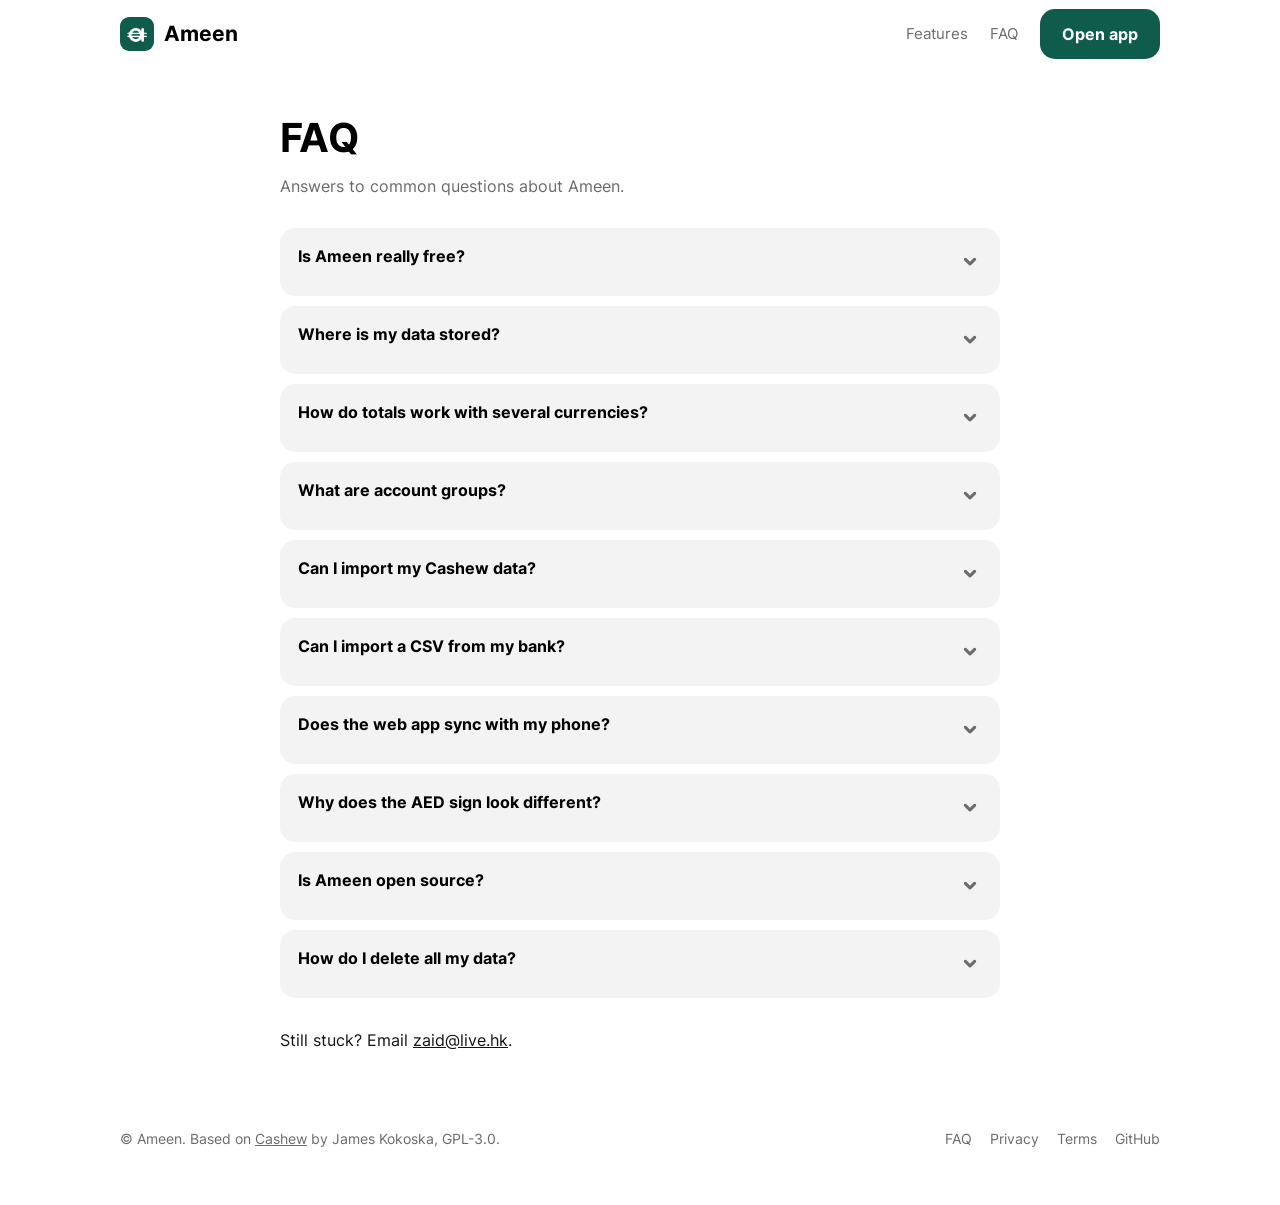
==== site/faq.html @ 2431327b "Add marketing site for ameen.zaidshaikh.com Static site in /site (Netlify base directory) using the " ====
<!doctype html>
<html lang="en"><head><meta charset="utf-8"><meta name="viewport" content="width=device-width, initial-scale=1">
<title>FAQ · Ameen</title><meta name="theme-color" content="#0F5C4D"><link rel="icon" href="favicon.ico">
<link rel="stylesheet" href="https://fonts.googleapis.com/css2?family=Material+Symbols+Rounded:opsz,wght,FILL,GRAD@24,500,1,0&display=block">
<link rel="stylesheet" href="style.css"></head><body>
<header class="top"><div class="wrap"><a class="logo" href="/"><img src="img/icon-192.png" alt="">Ameen</a>
<nav class="links"><a class="hide-sm" href="/#features">Features</a><a class="hide-sm" href="faq.html">FAQ</a><a class="btn primary" href="https://app.ameen.zaidshaikh.com">Open app</a></nav></div></header>
<main class="doc"><h1>FAQ</h1><div class="updated">Answers to common questions about Ameen.</div>
<details class="q"><summary>Is Ameen really free?</summary><p>Yes. Every feature is included, with no subscriptions, ads or locked features.</p></details><details class="q"><summary>Where is my data stored?</summary><p>On your device. Nothing is sent to us. If you turn on Google Drive backup, a copy is stored in your own Google Drive, in a private app folder only Ameen can read.</p></details><details class="q"><summary>How do totals work with several currencies?</summary><p>By default Ameen shows one total per currency, so AED and USD stay separate. Turn off <b>Totals per Currency</b> in the accounts settings to convert everything into your base currency using daily exchange rates (you can set your own rates too).</p></details><details class="q"><summary>What are account groups?</summary><p>Groups like Banks, Cash or Cards that you name yourself. Each group shows its own total. Create one when adding or editing an account, or under Accounts, Settings, Account Groups. Dragging an account into another group moves it there.</p></details><details class="q"><summary>Can I import my Cashew data?</summary><p>Yes. Ameen is based on Cashew, so a Cashew backup file (.sql or .sqlite) can be imported from the backup settings.</p></details><details class="q"><summary>Can I import a CSV from my bank?</summary><p>Yes. Use Import CSV in settings and match the columns to date, amount, title and category.</p></details><details class="q"><summary>Does the web app sync with my phone?</summary><p>Yes, when you sign in with the same Google account on both and turn on sync in the backup settings.</p></details><details class="q"><summary>Why does the AED sign look different?</summary><p>Ameen uses the new UAE Dirham sign introduced in 2025. Where the sign can't be displayed, such as home screen widgets, amounts show as AED.</p></details><details class="q"><summary>Is Ameen open source?</summary><p>Yes, under GPL-3.0. The source is on <a href="https://github.com/okzaid/ameen">GitHub</a>. Ameen is based on <a href="https://github.com/jameskokoska/Cashew">Cashew</a> by James Kokoska.</p></details><details class="q"><summary>How do I delete all my data?</summary><p>In the app, open More, About Us, Delete All Data. If you used Google Drive backup, you can also delete the backups from the backup settings or from your Google Drive.</p></details><p style="margin-top:30px">Still stuck? Email <a href="mailto:zaid@live.hk">zaid@live.hk</a>.</p></main><footer><div class="wrap"><span>© Ameen. Based on <a href="https://github.com/jameskokoska/Cashew" style="text-decoration:underline">Cashew</a> by James Kokoska, GPL-3.0.</span>
<nav><a href="faq.html">FAQ</a><a href="privacy.html">Privacy</a><a href="terms.html">Terms</a><a href="https://github.com/okzaid/ameen">GitHub</a></nav></div></footer></body></html>
---- site/style.css ----
/* Ameen site. Tokens mirror the app (lib/colors.dart): containers, text,
   income/expense colours, 15-18px radii, soft shadows, Inter type. */
@font-face { font-family: "Inter"; src: url("fonts/Inter-Regular.ttf") format("truetype"); font-weight: 400; font-display: swap; }
@font-face { font-family: "Inter"; src: url("fonts/Inter-Bold.ttf") format("truetype"); font-weight: 700; font-display: swap; }

:root {
  --brand: #0F5C4D;
  --brand-soft: #d6ebe5;
  --on-brand: #ffffff;
  --bg: #ffffff;
  --canvas: #F7F7F7;
  --container: #F3F3F3;
  --container-heavy: #EBEBEB;
  --text: #000000;
  --text-light: #6b6b6b; /* app uses #888, darkened for WCAG AA on the web */
  --income: #59A849;
  --expense: #CA5A5A;
  --shadow: 0 0 20px rgba(90, 90, 90, 0.18);
  --radius: 18px;
  --radius-sm: 15px;
}
@media (prefers-color-scheme: dark) {
  :root {
    --brand: #6fc2ad;
    --brand-soft: #173b33;
    --on-brand: #06231d;
    --bg: #000000;
    --canvas: #161616;
    --container: #242424;
    --container-heavy: #444444;
    --text: #ffffff;
    --text-light: #9a9a9a;
    --shadow: none;
  }
}

* { box-sizing: border-box; }
html { scroll-behavior: smooth; }
body {
  margin: 0;
  background: var(--bg);
  color: var(--text);
  font-family: "Inter", system-ui, sans-serif;
  line-height: 1.5;
  -webkit-font-smoothing: antialiased;
}
a { color: inherit; }
.wrap { max-width: 1080px; margin: 0 auto; padding: 0 20px; }
.ms { font-family: "Material Symbols Rounded"; font-variation-settings: "FILL" 1, "wght" 500; font-weight: normal; font-style: normal; line-height: 1; letter-spacing: normal; display: inline-block; white-space: nowrap; direction: ltr; -webkit-font-feature-settings: "liga"; font-feature-settings: "liga"; }

/* Header */
header.top { position: sticky; top: 0; z-index: 10; background: color-mix(in srgb, var(--bg) 85%, transparent); backdrop-filter: blur(12px); }
header.top .wrap { display: flex; align-items: center; justify-content: space-between; height: 68px; }
.logo { display: flex; align-items: center; gap: 10px; font-weight: 700; font-size: 21px; text-decoration: none; }
.logo img { width: 34px; height: 34px; border-radius: 9px; }
nav.links { display: flex; gap: 22px; align-items: center; font-size: 15px; }
nav.links a { text-decoration: none; color: var(--text-light); }
nav.links a:hover { color: var(--text); }
@media (max-width: 640px) { nav.links a.hide-sm { display: none; } }

/* Buttons, same pill shape as app buttons */
.btn { display: inline-flex; align-items: center; gap: 8px; padding: 13px 22px; border-radius: 15px; font-weight: 700; font-size: 16px; text-decoration: none; border: 0; cursor: pointer; font-family: inherit; }
.btn.primary { background: var(--brand); color: var(--on-brand); }
.btn.secondary { background: var(--container); color: var(--text); }
.btn .ms { font-size: 22px; }

/* Hero */
.hero { padding: 64px 0 40px; display: grid; grid-template-columns: 1.05fr 1fr; gap: 48px; align-items: center; }
.hero h1 { font-size: clamp(38px, 6vw, 62px); line-height: 1.05; margin: 0 0 18px; letter-spacing: -0.02em; }
.hero h1 .accent { color: var(--brand); }
.hero p.lead { font-size: 19px; color: var(--text-light); margin: 0 0 28px; max-width: 30em; }
.hero .ctas { display: flex; gap: 12px; flex-wrap: wrap; }
.hero .note { font-size: 13px; color: var(--text-light); margin-top: 14px; }
@media (max-width: 860px) { .hero { grid-template-columns: 1fr; padding-top: 36px; } }

/* App surface: a live recreation of the app's home page */
.device { background: var(--bg); border-radius: 32px; box-shadow: var(--shadow); border: 1px solid var(--container-heavy); padding: 22px 16px 18px; max-width: 400px; width: 100%; justify-self: center; }
.device h3.page { font-size: 30px; margin: 4px 6px 14px; }
.cards { display: flex; gap: 10px; overflow-x: auto; padding: 4px 2px 10px; scrollbar-width: none; }
.cards::-webkit-scrollbar { display: none; }
.wallet { flex: 0 0 auto; min-width: 128px; background: var(--container); border-radius: 15px; padding: 12px 16px; position: relative; border: 2px solid transparent; cursor: pointer; transition: border-color .3s; }
.wallet.selected { border-color: color-mix(in srgb, var(--wc) 70%, transparent); }
.wallet .name { font-weight: 700; font-size: 15px; padding-right: 18px; }
.wallet .amt { font-weight: 700; font-size: 16px; }
.wallet .cnt { font-size: 12px; color: var(--text-light); }
.wallet .ico { position: absolute; top: 9px; right: 9px; color: var(--wc); font-size: 20px; }
.box { background: var(--container); border-radius: 15px; padding: 16px; text-align: center; }
.box .label { font-weight: 700; font-size: 16px; }
.box .val { font-weight: 700; font-size: 20px; line-height: 1.3; }
.box .sub { font-size: 12px; color: var(--text-light); margin-top: 4px; }
.row2 { display: grid; grid-template-columns: 1fr 1fr; gap: 10px; margin-top: 10px; }
.income { color: var(--income); }
.expense { color: var(--expense); }

/* Settings-style switch, like SettingsContainerSwitch */
.setting { display: flex; align-items: center; gap: 12px; padding: 12px 6px; margin-top: 10px; }
.setting .ms { font-size: 24px; color: var(--brand); }
.setting .t { flex: 1; }
.setting .t b { display: block; font-size: 15px; }
.setting .t span { font-size: 12px; color: var(--text-light); }
.switch { width: 50px; height: 30px; border-radius: 99px; background: var(--container-heavy); position: relative; cursor: pointer; border: 0; padding: 0; transition: background .25s; flex: 0 0 auto; }
.switch::after { content: ""; position: absolute; top: 4px; left: 4px; width: 22px; height: 22px; border-radius: 50%; background: var(--text-light); transition: transform .25s, background .25s; }
.switch[aria-checked="true"] { background: var(--brand); }
.switch[aria-checked="true"]::after { transform: translateX(20px); background: var(--on-brand); }

/* Sections */
section.block { padding: 72px 0; }
section.block.alt { background: var(--canvas); }
.eyebrow { color: var(--brand); font-weight: 700; font-size: 14px; letter-spacing: .06em; text-transform: uppercase; }
h2 { font-size: clamp(28px, 4vw, 40px); line-height: 1.12; margin: 8px 0 14px; letter-spacing: -0.015em; }
p.sec { color: var(--text-light); font-size: 17px; max-width: 34em; margin: 0 0 30px; }
.split { display: grid; grid-template-columns: 1fr 1fr; gap: 44px; align-items: center; }
.split.flip > :first-child { order: 2; }
@media (max-width: 860px) { .split { grid-template-columns: 1fr; } .split.flip > :first-child { order: 0; } }
.panel { background: var(--bg); border-radius: 22px; box-shadow: var(--shadow); border: 1px solid var(--container-heavy); padding: 18px; }

/* Accounts page with groups */
.group-h { display: flex; justify-content: space-between; align-items: flex-start; padding: 12px 8px 6px; }
.group-h b { color: var(--brand); font-size: 15px; }
.group-h small { display: block; color: var(--text-light); font-size: 12px; }
.group-h .tot { text-align: right; font-weight: 700; font-size: 15px; }
.acct { display: flex; align-items: center; gap: 12px; background: var(--container); border-radius: 18px; padding: 12px 16px; margin: 6px 0; border-left: 5px solid var(--wc); }
.acct .ms { color: var(--wc); font-size: 24px; }
.acct .n { flex: 1; font-weight: 700; }
.acct .a { font-weight: 700; }
.total-h { display: flex; justify-content: space-between; padding: 4px 8px 6px; font-weight: 700; font-size: 18px; }
.total-h .tot { text-align: right; }

/* Icon picker */
.picker-search { display: flex; align-items: center; gap: 10px; background: var(--container); border-radius: 15px; padding: 0 14px; }
.picker-search input { flex: 1; border: 0; background: transparent; padding: 13px 0; font: inherit; color: var(--text); outline: none; }
.chips { display: flex; gap: 8px; margin: 12px 0 6px; }
.chip { padding: 6px 14px; border-radius: 10px; border: 1px solid var(--container-heavy); font-size: 14px; background: transparent; color: var(--text); font-family: inherit; }
.chip.on { background: var(--container-heavy); border-color: transparent; }
.grid-icons { display: grid; grid-template-columns: repeat(auto-fill, minmax(52px, 1fr)); gap: 8px; max-height: 250px; overflow-y: auto; padding: 4px; }
.grid-icons button { aspect-ratio: 1; border-radius: 50%; border: 2px solid transparent; background: color-mix(in srgb, var(--brand-soft) 70%, transparent); color: var(--brand); cursor: pointer; display: grid; place-items: center; }
.grid-icons button .ms { font-size: 24px; }
.grid-icons button.on { border-color: var(--brand); }
.picked { display: flex; align-items: center; gap: 14px; margin-top: 14px; }
.picked .tile { width: 56px; height: 56px; border-radius: 15px; background: var(--brand-soft); color: var(--brand); display: grid; place-items: center; }
.picked .tile .ms { font-size: 30px; }
.picked b { font-size: 22px; }

/* Feature list */
.features { display: grid; grid-template-columns: repeat(3, 1fr); gap: 14px; }
@media (max-width: 860px) { .features { grid-template-columns: 1fr 1fr; } }
@media (max-width: 560px) { .features { grid-template-columns: 1fr; } }
.feature { background: var(--container); border-radius: 18px; padding: 20px; }
.feature .ms { font-size: 30px; color: var(--brand); }
.feature h3 { margin: 10px 0 6px; font-size: 18px; }
.feature p { margin: 0; color: var(--text-light); font-size: 15px; }

/* Dirham strip */
.dirham { font-size: clamp(56px, 10vw, 110px); font-weight: 700; color: var(--brand); line-height: 1; }

/* CTA + footer */
.cta { text-align: center; }
.cta img { width: 88px; height: 88px; border-radius: 22px; box-shadow: var(--shadow); }
footer { padding: 40px 0 56px; color: var(--text-light); font-size: 14px; }
footer .wrap { display: flex; justify-content: space-between; gap: 20px; flex-wrap: wrap; }
footer nav { display: flex; gap: 18px; flex-wrap: wrap; }
footer a { text-decoration: none; }
footer a:hover { color: var(--text); }

/* Legal / FAQ pages */
.doc { max-width: 760px; padding: 40px 20px 20px; margin: 0 auto; }
.doc h1 { font-size: 40px; margin: 0 0 6px; }
.doc .updated { color: var(--text-light); margin-bottom: 30px; }
.doc h2 { font-size: 22px; margin: 34px 0 8px; }
.doc p, .doc li { color: color-mix(in srgb, var(--text) 82%, var(--text-light)); }
details.q { background: var(--container); border-radius: 15px; padding: 4px 18px; margin: 10px 0; }
details.q summary { cursor: pointer; font-weight: 700; padding: 12px 0; list-style: none; display: flex; justify-content: space-between; gap: 12px; }
details.q summary::after { content: "expand_more"; font-family: "Material Symbols Rounded"; font-size: 24px; color: var(--text-light); transition: transform .2s; }
details.q[open] summary::after { transform: rotate(180deg); }
details.q p { margin: 0 0 14px; }
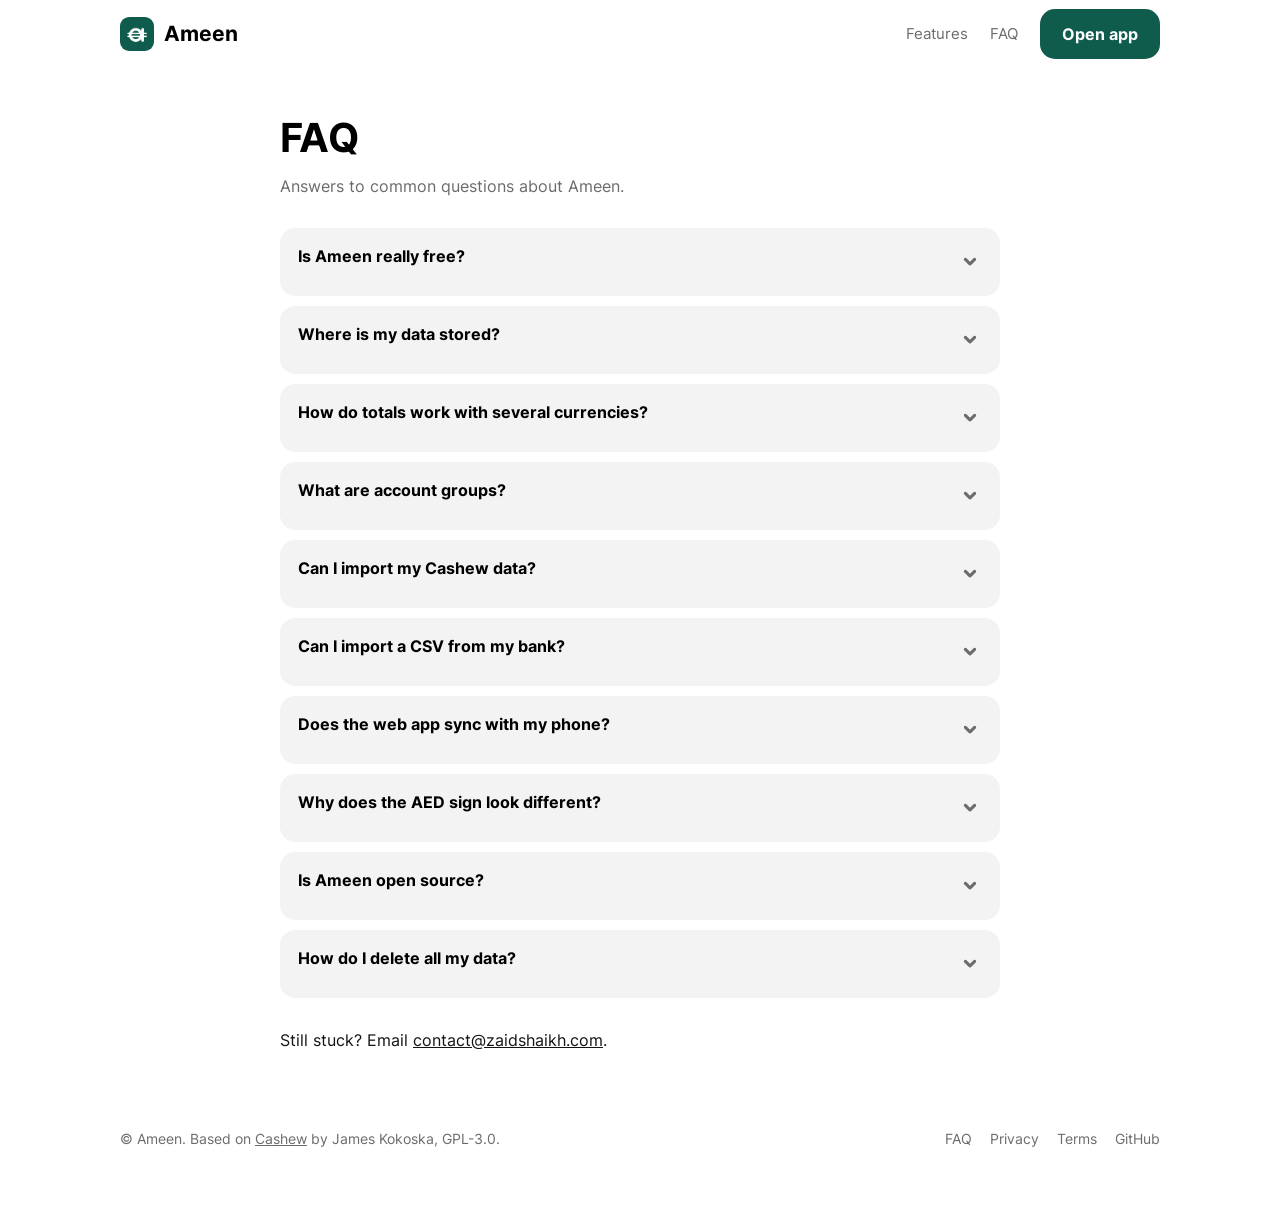
==== commit 7e58dd0e: "Use contact@zaidshaikh.com as contact email Co-Authored-By: Claude Opus 5.5 <noreply@anthropic.com>" ====
--- a/site/faq.html
+++ b/site/faq.html
@@ -6,5 +6,5 @@
 <header class="top"><div class="wrap"><a class="logo" href="/"><img src="img/icon-192.png" alt="">Ameen</a>
 <nav class="links"><a class="hide-sm" href="/#features">Features</a><a class="hide-sm" href="faq.html">FAQ</a><a class="btn primary" href="https://app.ameen.zaidshaikh.com">Open app</a></nav></div></header>
 <main class="doc"><h1>FAQ</h1><div class="updated">Answers to common questions about Ameen.</div>
-<details class="q"><summary>Is Ameen really free?</summary><p>Yes. Every feature is included, with no subscriptions, ads or locked features.</p></details><details class="q"><summary>Where is my data stored?</summary><p>On your device. Nothing is sent to us. If you turn on Google Drive backup, a copy is stored in your own Google Drive, in a private app folder only Ameen can read.</p></details><details class="q"><summary>How do totals work with several currencies?</summary><p>By default Ameen shows one total per currency, so AED and USD stay separate. Turn off <b>Totals per Currency</b> in the accounts settings to convert everything into your base currency using daily exchange rates (you can set your own rates too).</p></details><details class="q"><summary>What are account groups?</summary><p>Groups like Banks, Cash or Cards that you name yourself. Each group shows its own total. Create one when adding or editing an account, or under Accounts, Settings, Account Groups. Dragging an account into another group moves it there.</p></details><details class="q"><summary>Can I import my Cashew data?</summary><p>Yes. Ameen is based on Cashew, so a Cashew backup file (.sql or .sqlite) can be imported from the backup settings.</p></details><details class="q"><summary>Can I import a CSV from my bank?</summary><p>Yes. Use Import CSV in settings and match the columns to date, amount, title and category.</p></details><details class="q"><summary>Does the web app sync with my phone?</summary><p>Yes, when you sign in with the same Google account on both and turn on sync in the backup settings.</p></details><details class="q"><summary>Why does the AED sign look different?</summary><p>Ameen uses the new UAE Dirham sign introduced in 2025. Where the sign can't be displayed, such as home screen widgets, amounts show as AED.</p></details><details class="q"><summary>Is Ameen open source?</summary><p>Yes, under GPL-3.0. The source is on <a href="https://github.com/okzaid/ameen">GitHub</a>. Ameen is based on <a href="https://github.com/jameskokoska/Cashew">Cashew</a> by James Kokoska.</p></details><details class="q"><summary>How do I delete all my data?</summary><p>In the app, open More, About Us, Delete All Data. If you used Google Drive backup, you can also delete the backups from the backup settings or from your Google Drive.</p></details><p style="margin-top:30px">Still stuck? Email <a href="mailto:zaid@live.hk">zaid@live.hk</a>.</p></main><footer><div class="wrap"><span>© Ameen. Based on <a href="https://github.com/jameskokoska/Cashew" style="text-decoration:underline">Cashew</a> by James Kokoska, GPL-3.0.</span>
+<details class="q"><summary>Is Ameen really free?</summary><p>Yes. Every feature is included, with no subscriptions, ads or locked features.</p></details><details class="q"><summary>Where is my data stored?</summary><p>On your device. Nothing is sent to us. If you turn on Google Drive backup, a copy is stored in your own Google Drive, in a private app folder only Ameen can read.</p></details><details class="q"><summary>How do totals work with several currencies?</summary><p>By default Ameen shows one total per currency, so AED and USD stay separate. Turn off <b>Totals per Currency</b> in the accounts settings to convert everything into your base currency using daily exchange rates (you can set your own rates too).</p></details><details class="q"><summary>What are account groups?</summary><p>Groups like Banks, Cash or Cards that you name yourself. Each group shows its own total. Create one when adding or editing an account, or under Accounts, Settings, Account Groups. Dragging an account into another group moves it there.</p></details><details class="q"><summary>Can I import my Cashew data?</summary><p>Yes. Ameen is based on Cashew, so a Cashew backup file (.sql or .sqlite) can be imported from the backup settings.</p></details><details class="q"><summary>Can I import a CSV from my bank?</summary><p>Yes. Use Import CSV in settings and match the columns to date, amount, title and category.</p></details><details class="q"><summary>Does the web app sync with my phone?</summary><p>Yes, when you sign in with the same Google account on both and turn on sync in the backup settings.</p></details><details class="q"><summary>Why does the AED sign look different?</summary><p>Ameen uses the new UAE Dirham sign introduced in 2025. Where the sign can't be displayed, such as home screen widgets, amounts show as AED.</p></details><details class="q"><summary>Is Ameen open source?</summary><p>Yes, under GPL-3.0. The source is on <a href="https://github.com/okzaid/ameen">GitHub</a>. Ameen is based on <a href="https://github.com/jameskokoska/Cashew">Cashew</a> by James Kokoska.</p></details><details class="q"><summary>How do I delete all my data?</summary><p>In the app, open More, About Us, Delete All Data. If you used Google Drive backup, you can also delete the backups from the backup settings or from your Google Drive.</p></details><p style="margin-top:30px">Still stuck? Email <a href="mailto:contact@zaidshaikh.com">contact@zaidshaikh.com</a>.</p></main><footer><div class="wrap"><span>© Ameen. Based on <a href="https://github.com/jameskokoska/Cashew" style="text-decoration:underline">Cashew</a> by James Kokoska, GPL-3.0.</span>
 <nav><a href="faq.html">FAQ</a><a href="privacy.html">Privacy</a><a href="terms.html">Terms</a><a href="https://github.com/okzaid/ameen">GitHub</a></nav></div></footer></body></html>
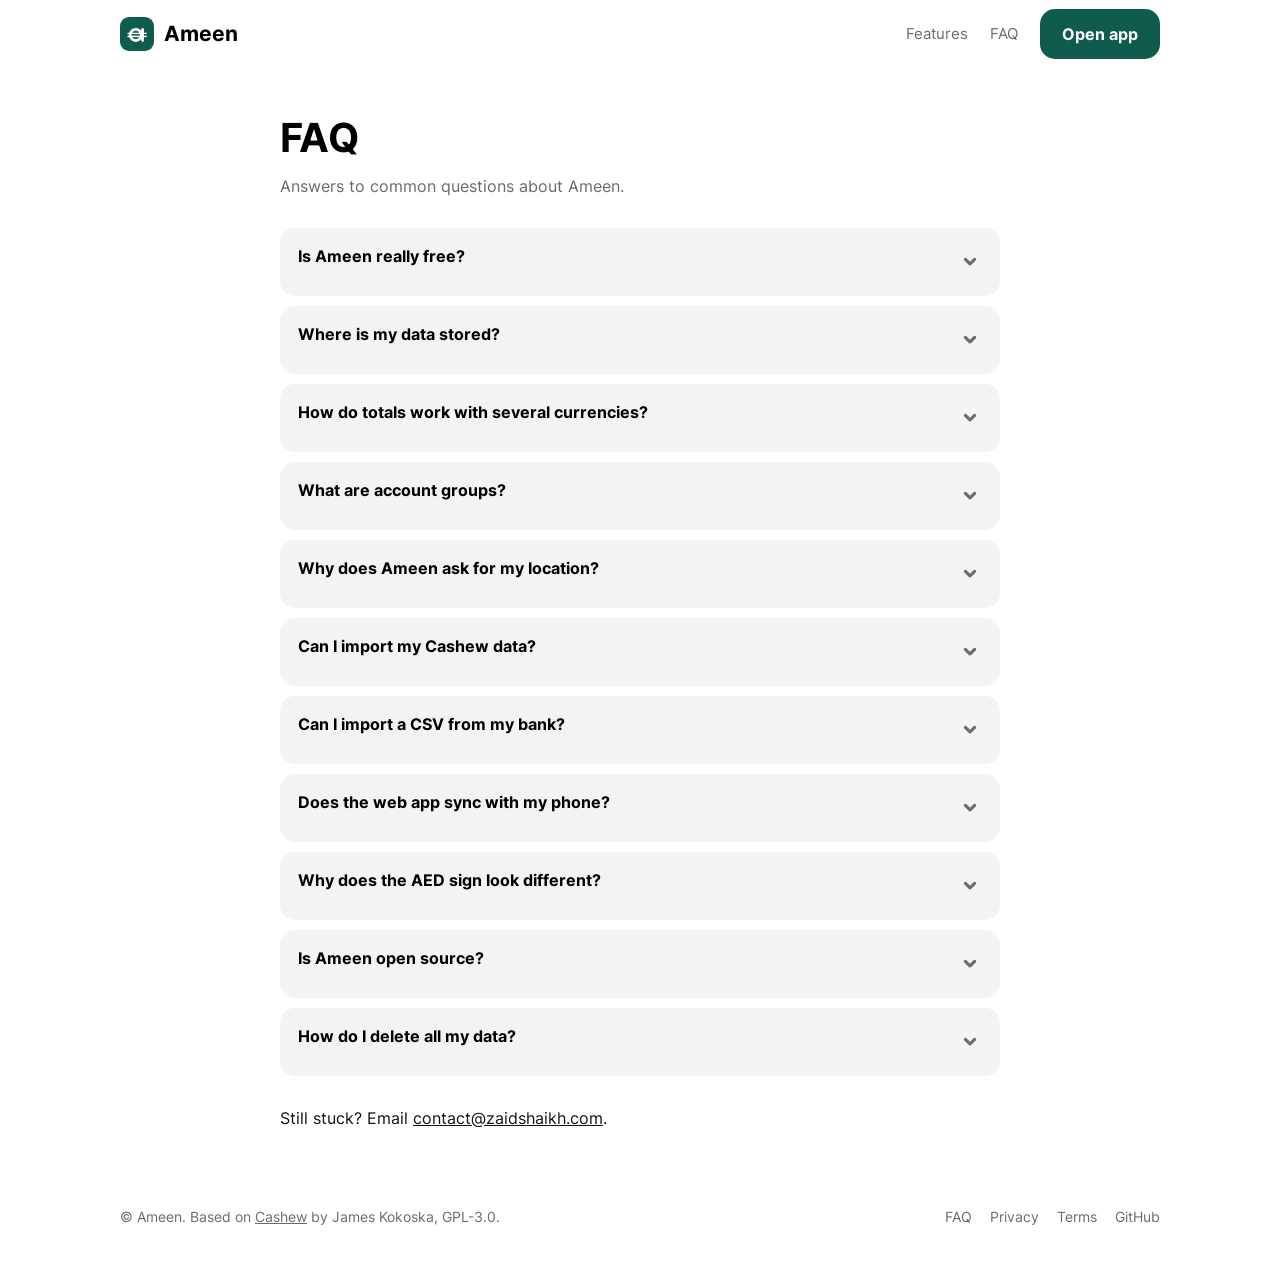
==== commit 0059f09e: "Add location tagging and sync groups/frequent accounts between devices - New transactions save where" ====
--- a/site/faq.html
+++ b/site/faq.html
@@ -6,5 +6,5 @@
 <header class="top"><div class="wrap"><a class="logo" href="/"><img src="img/icon-192.png" alt="">Ameen</a>
 <nav class="links"><a class="hide-sm" href="/#features">Features</a><a class="hide-sm" href="faq.html">FAQ</a><a class="btn primary" href="https://app.ameen.zaidshaikh.com">Open app</a></nav></div></header>
 <main class="doc"><h1>FAQ</h1><div class="updated">Answers to common questions about Ameen.</div>
-<details class="q"><summary>Is Ameen really free?</summary><p>Yes. Every feature is included, with no subscriptions, ads or locked features.</p></details><details class="q"><summary>Where is my data stored?</summary><p>On your device. Nothing is sent to us. If you turn on Google Drive backup, a copy is stored in your own Google Drive, in a private app folder only Ameen can read.</p></details><details class="q"><summary>How do totals work with several currencies?</summary><p>By default Ameen shows one total per currency, so AED and USD stay separate. Turn off <b>Totals per Currency</b> in the accounts settings to convert everything into your base currency using daily exchange rates (you can set your own rates too).</p></details><details class="q"><summary>What are account groups?</summary><p>Groups like Banks, Cash or Cards that you name yourself. Each group shows its own total. Create one when adding or editing an account, or under Accounts, Settings, Account Groups. Dragging an account into another group moves it there.</p></details><details class="q"><summary>Can I import my Cashew data?</summary><p>Yes. Ameen is based on Cashew, so a Cashew backup file (.sql or .sqlite) can be imported from the backup settings.</p></details><details class="q"><summary>Can I import a CSV from my bank?</summary><p>Yes. Use Import CSV in settings and match the columns to date, amount, title and category.</p></details><details class="q"><summary>Does the web app sync with my phone?</summary><p>Yes, when you sign in with the same Google account on both and turn on sync in the backup settings.</p></details><details class="q"><summary>Why does the AED sign look different?</summary><p>Ameen uses the new UAE Dirham sign introduced in 2025. Where the sign can't be displayed, such as home screen widgets, amounts show as AED.</p></details><details class="q"><summary>Is Ameen open source?</summary><p>Yes, under GPL-3.0. The source is on <a href="https://github.com/okzaid/ameen">GitHub</a>. Ameen is based on <a href="https://github.com/jameskokoska/Cashew">Cashew</a> by James Kokoska.</p></details><details class="q"><summary>How do I delete all my data?</summary><p>In the app, open More, About Us, Delete All Data. If you used Google Drive backup, you can also delete the backups from the backup settings or from your Google Drive.</p></details><p style="margin-top:30px">Still stuck? Email <a href="mailto:contact@zaidshaikh.com">contact@zaidshaikh.com</a>.</p></main><footer><div class="wrap"><span>© Ameen. Based on <a href="https://github.com/jameskokoska/Cashew" style="text-decoration:underline">Cashew</a> by James Kokoska, GPL-3.0.</span>
+<details class="q"><summary>Is Ameen really free?</summary><p>Yes. Every feature is included, with no subscriptions, ads or locked features.</p></details><details class="q"><summary>Where is my data stored?</summary><p>On your device. Nothing is sent to us. If you turn on Google Drive backup, a copy is stored in your own Google Drive, in a private app folder only Ameen can read.</p></details><details class="q"><summary>How do totals work with several currencies?</summary><p>By default Ameen shows one total per currency, so AED and USD stay separate. Turn off <b>Totals per Currency</b> in the accounts settings to convert everything into your base currency using daily exchange rates (you can set your own rates too).</p></details><details class="q"><summary>What are account groups?</summary><p>Groups like Banks, Cash or Cards that you name yourself. Each group shows its own total. Create one when adding or editing an account, or under Accounts, Settings, Account Groups. Dragging an account into another group moves it there.</p></details><details class="q"><summary>Why does Ameen ask for my location?</summary><p>To remember where you added each transaction, so you can see "📍 Dubai" on it later and search by city. Only the city is shown. You can turn it off in Settings, Location Tagging.</p></details><details class="q"><summary>Can I import my Cashew data?</summary><p>Yes. Ameen is based on Cashew, so a Cashew backup file (.sql or .sqlite) can be imported from the backup settings.</p></details><details class="q"><summary>Can I import a CSV from my bank?</summary><p>Yes. Use Import CSV in settings and match the columns to date, amount, title and category.</p></details><details class="q"><summary>Does the web app sync with my phone?</summary><p>Yes, when you sign in with the same Google account on both and turn on sync in the backup settings.</p></details><details class="q"><summary>Why does the AED sign look different?</summary><p>Ameen uses the new UAE Dirham sign introduced in 2025. Where the sign can't be displayed, such as home screen widgets, amounts show as AED.</p></details><details class="q"><summary>Is Ameen open source?</summary><p>Yes, under GPL-3.0. The source is on <a href="https://github.com/okzaid/ameen">GitHub</a>. Ameen is based on <a href="https://github.com/jameskokoska/Cashew">Cashew</a> by James Kokoska.</p></details><details class="q"><summary>How do I delete all my data?</summary><p>In the app, open More, About Us, Delete All Data. If you used Google Drive backup, you can also delete the backups from the backup settings or from your Google Drive.</p></details><p style="margin-top:30px">Still stuck? Email <a href="mailto:contact@zaidshaikh.com">contact@zaidshaikh.com</a>.</p></main><footer><div class="wrap"><span>© Ameen. Based on <a href="https://github.com/jameskokoska/Cashew" style="text-decoration:underline">Cashew</a> by James Kokoska, GPL-3.0.</span>
 <nav><a href="faq.html">FAQ</a><a href="privacy.html">Privacy</a><a href="terms.html">Terms</a><a href="https://github.com/okzaid/ameen">GitHub</a></nav></div></footer></body></html>
